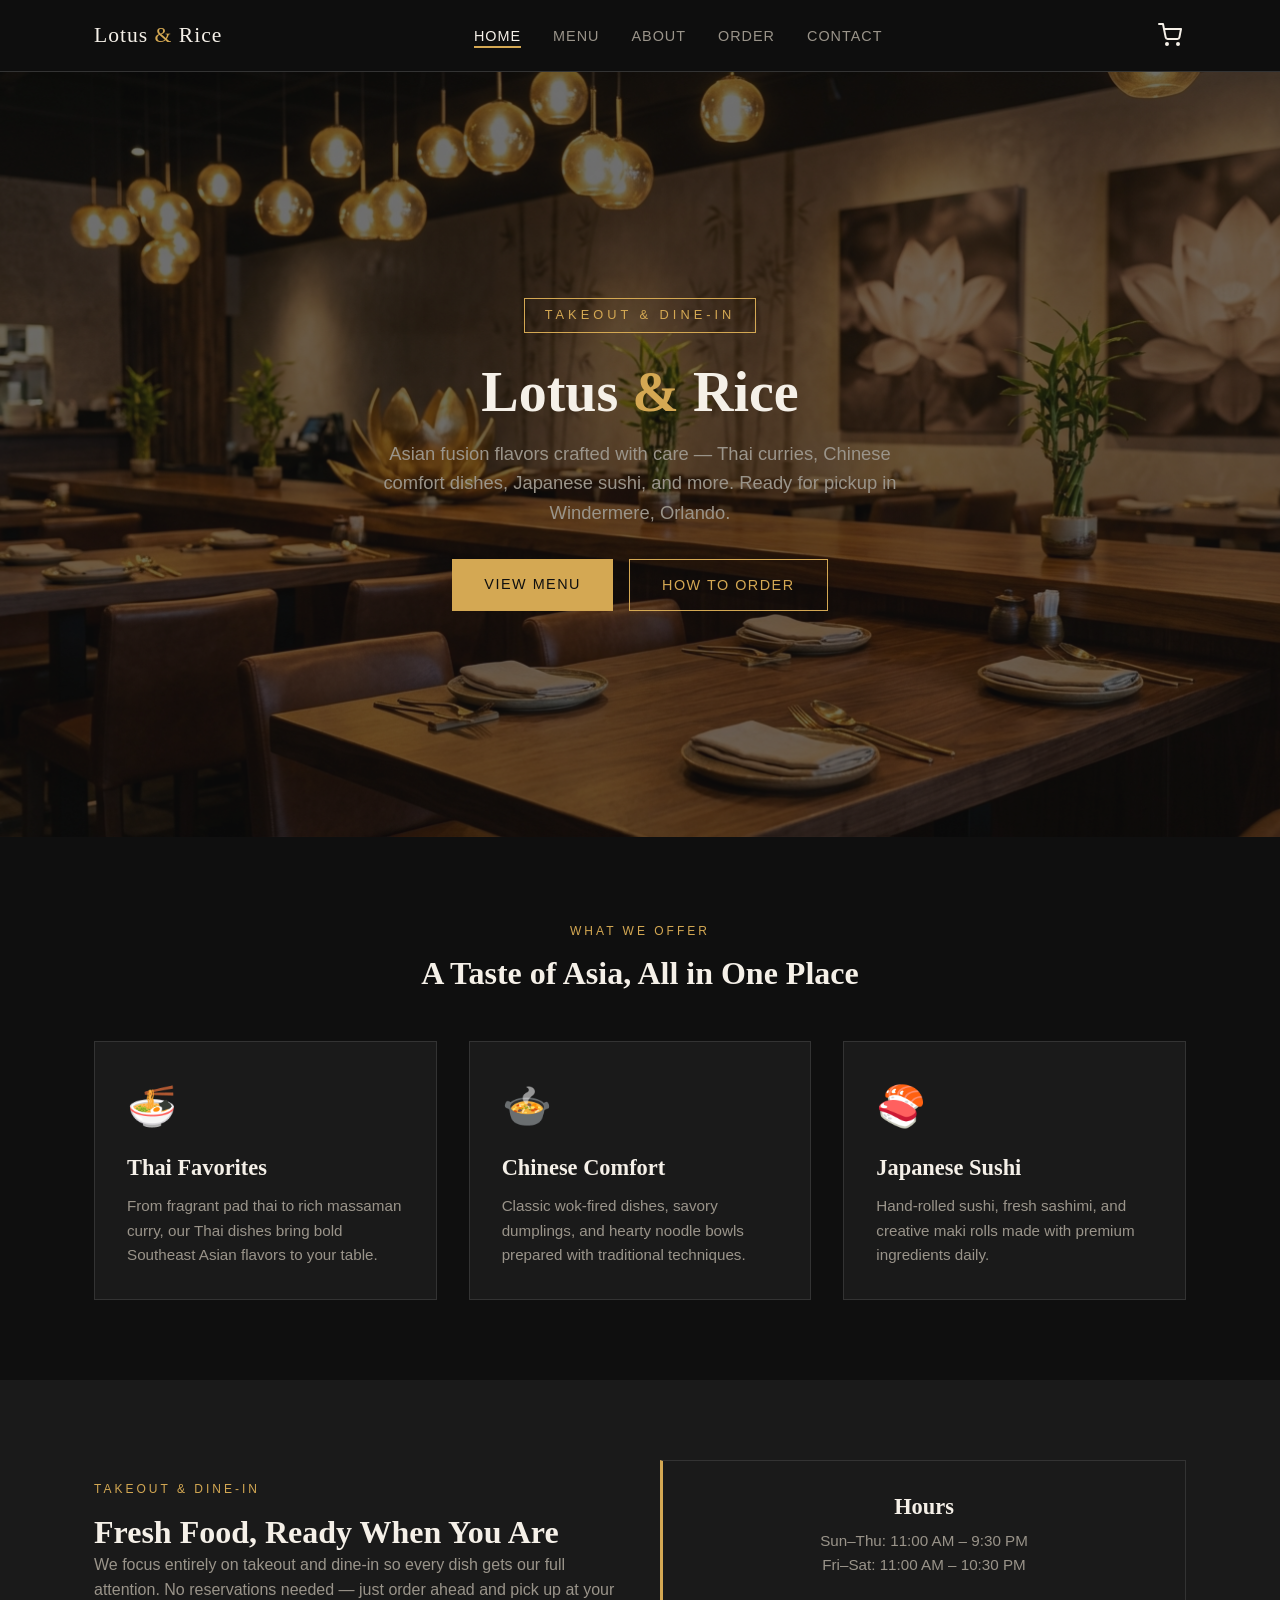
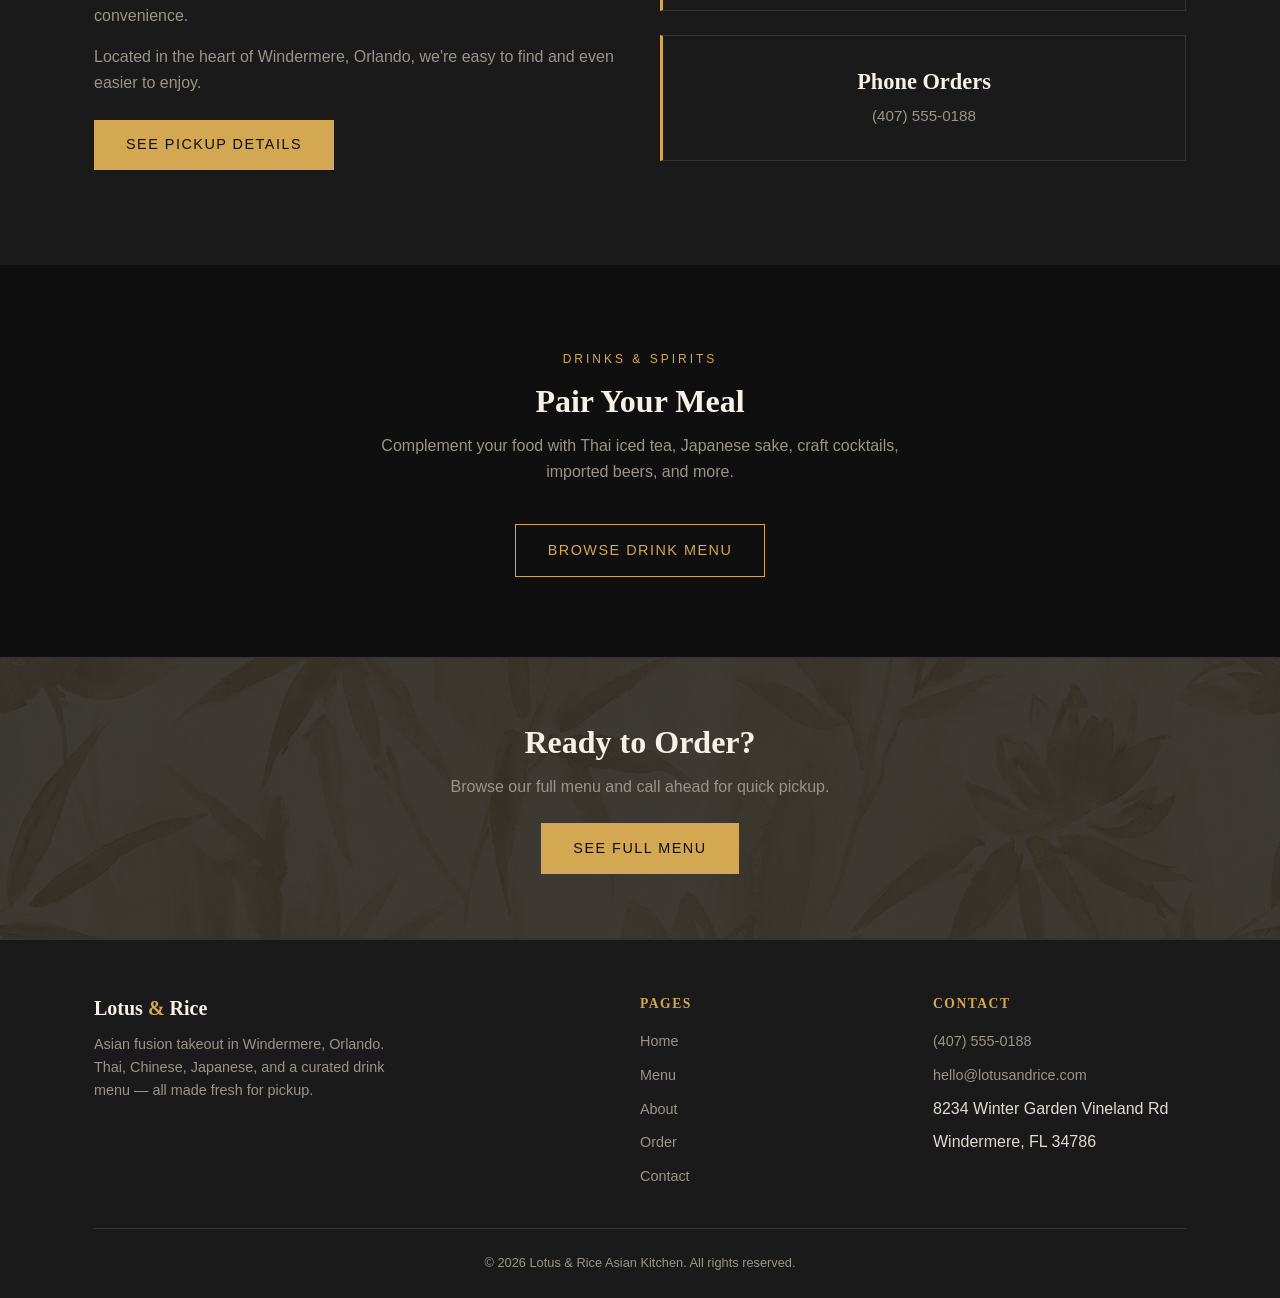
==== index.html @ b0018472 "Week 3: add AI images and integrate into site Co-Authored-By: Claude Opus 4.6 <noreply@anthropic.com" ====
<!DOCTYPE html>
<html lang="en">
<head>
  <meta charset="UTF-8">
  <meta name="viewport" content="width=device-width, initial-scale=1.0">
  <title>Lotus &amp; Rice Asian Kitchen | Windermere, Orlando</title>
  <meta name="description" content="Asian fusion takeout in Windermere, Orlando. Thai, Chinese, Japanese sushi, and craft drinks. Order online for pickup today.">
  <link rel="stylesheet" href="styles.css">
</head>
<body>

  <!-- Navigation -->
  <nav class="nav">
    <div class="container">
      <a href="index.html" class="nav__logo">Lotus <span>&amp;</span> Rice</a>
      <ul class="nav__links" id="navLinks">
        <li><a href="index.html" class="active">Home</a></li>
        <li><a href="menu.html">Menu</a></li>
        <li><a href="about.html">About</a></li>
        <li><a href="order.html">Order</a></li>
        <li><a href="contact.html">Contact</a></li>
      </ul>
      <button class="nav__cart" id="cartBtn" aria-label="Open cart">
        <svg width="24" height="24" viewBox="0 0 24 24" fill="none" stroke="currentColor" stroke-width="2" stroke-linecap="round" stroke-linejoin="round"><circle cx="9" cy="21" r="1"/><circle cx="20" cy="21" r="1"/><path d="M1 1h4l2.68 13.39a2 2 0 0 0 2 1.61h9.72a2 2 0 0 0 2-1.61L23 6H6"/></svg>
        <span class="nav__cart-badge" id="cartBadge" style="display:none;">0</span>
      </button>
      <button class="nav__toggle" id="navToggle" aria-label="Toggle navigation">
        <span></span><span></span><span></span>
      </button>
    </div>
  </nav>

  <!-- Hero -->
  <section class="hero">
    <div class="hero__content">
      <span class="hero__tagline">Takeout &amp; Dine-In</span>
      <h1>Lotus <span>&amp;</span> Rice</h1>
      <p class="hero__subtitle">
        Asian fusion flavors crafted with care &mdash; Thai curries, Chinese comfort dishes,
        Japanese sushi, and more. Ready for pickup in Windermere, Orlando.
      </p>
      <div class="btn-group">
        <a href="menu.html" class="btn btn--primary">View Menu</a>
        <a href="order.html" class="btn btn--outline">How to Order</a>
      </div>
    </div>
  </section>

  <!-- What We Offer -->
  <section class="section">
    <div class="container">
      <div class="text-center" style="margin-bottom: 3rem;">
        <span class="section-label">What We Offer</span>
        <h2>A Taste of Asia, All in One Place</h2>
      </div>
      <div class="grid-3">
        <div class="card">
          <div class="card__icon">&#127836;</div>
          <h3>Thai Favorites</h3>
          <p>From fragrant pad thai to rich massaman curry, our Thai dishes bring bold
             Southeast Asian flavors to your table.</p>
        </div>
        <div class="card">
          <div class="card__icon">&#127858;</div>
          <h3>Chinese Comfort</h3>
          <p>Classic wok-fired dishes, savory dumplings, and hearty noodle bowls
             prepared with traditional techniques.</p>
        </div>
        <div class="card">
          <div class="card__icon">&#127843;</div>
          <h3>Japanese Sushi</h3>
          <p>Hand-rolled sushi, fresh sashimi, and creative maki rolls made with
             premium ingredients daily.</p>
        </div>
      </div>
    </div>
  </section>

  <!-- Pickup CTA -->
  <section class="section section--alt">
    <div class="container">
      <div class="grid-2" style="align-items: center;">
        <div>
          <span class="section-label">Takeout &amp; Dine-In</span>
          <h2>Fresh Food, Ready When You Are</h2>
          <p style="color: var(--color-text-muted); margin-bottom: 1rem;">
            We focus entirely on takeout and dine-in so every dish gets our full attention.
            No reservations needed &mdash; just order ahead and pick up at your convenience.
          </p>
          <p style="color: var(--color-text-muted); margin-bottom: 1.5rem;">
            Located in the heart of Windermere, Orlando, we're easy to find and even
            easier to enjoy.
          </p>
          <a href="order.html" class="btn btn--primary">See Pickup Details</a>
        </div>
        <div style="text-align: center;">
          <div class="info-box">
            <h3>Hours</h3>
            <p>Sun&ndash;Thu: 11:00 AM &ndash; 9:30 PM</p>
            <p>Fri&ndash;Sat: 11:00 AM &ndash; 10:30 PM</p>
          </div>
          <div class="info-box">
            <h3>Phone Orders</h3>
            <p>(407) 555-0188</p>
          </div>
        </div>
      </div>
    </div>
  </section>

  <!-- Drinks -->
  <section class="section">
    <div class="container text-center">
      <span class="section-label">Drinks &amp; Spirits</span>
      <h2>Pair Your Meal</h2>
      <p style="color: var(--color-text-muted); max-width: 520px; margin: 0.75rem auto 2.5rem;">
        Complement your food with Thai iced tea, Japanese sake, craft cocktails,
        imported beers, and more.
      </p>
      <a href="menu.html#drinks" class="btn btn--outline">Browse Drink Menu</a>
    </div>
  </section>

  <!-- CTA Banner -->
  <section class="cta-banner">
    <div class="container">
      <h2>Ready to Order?</h2>
      <p>Browse our full menu and call ahead for quick pickup.</p>
      <a href="menu.html" class="btn btn--primary">See Full Menu</a>
    </div>
  </section>

  <!-- Footer -->
  <footer class="footer">
    <div class="container">
      <div class="footer__grid">
        <div class="footer__brand">
          <h3>Lotus <span>&amp;</span> Rice</h3>
          <p>Asian fusion takeout in Windermere, Orlando. Thai, Chinese, Japanese,
             and a curated drink menu &mdash; all made fresh for pickup.</p>
        </div>
        <div class="footer__col">
          <h4>Pages</h4>
          <ul>
            <li><a href="index.html">Home</a></li>
            <li><a href="menu.html">Menu</a></li>
            <li><a href="about.html">About</a></li>
            <li><a href="order.html">Order</a></li>
            <li><a href="contact.html">Contact</a></li>
          </ul>
        </div>
        <div class="footer__col">
          <h4>Contact</h4>
          <ul>
            <li><a href="tel:+14075550188">(407) 555-0188</a></li>
            <li><a href="mailto:hello@lotusandrice.com">hello@lotusandrice.com</a></li>
            <li>8234 Winter Garden Vineland Rd</li>
            <li>Windermere, FL 34786</li>
          </ul>
        </div>
      </div>
      <div class="footer__bottom">
        <p>&copy; 2026 Lotus &amp; Rice Asian Kitchen. All rights reserved.</p>
      </div>
    </div>
  </footer>

  <!-- Cart Overlay & Drawer -->
  <div class="cart-overlay" id="cartOverlay"></div>
  <aside class="cart-drawer" id="cartDrawer">
    <div class="cart-drawer__header">
      <h3>Your Cart</h3>
      <button class="cart-drawer__close" id="cartClose">&times;</button>
    </div>
    <div class="cart-drawer__body" id="cartBody"></div>
    <div class="cart-drawer__footer" id="cartFooter"></div>
  </aside>

  <script src="cart.js"></script>
  <script>
    document.getElementById("navToggle").addEventListener("click", function () {
      document.getElementById("navLinks").classList.toggle("open");
    });
  </script>

</body>
</html>
---- styles.css ----
/* ===== Reset & Base ===== */
*,
*::before,
*::after {
  margin: 0;
  padding: 0;
  box-sizing: border-box;
}

:root {
  --color-bg: #0f0f0f;
  --color-surface: #1a1a1a;
  --color-surface-alt: #222222;
  --color-gold: #d4a853;
  --color-gold-light: #e8c97a;
  --color-red: #a1303b;
  --color-red-dark: #7a2530;
  --color-cream: #f5f0e8;
  --color-text: #e0dbd2;
  --color-text-muted: #9a948a;
  --color-border: #333333;
  --font-heading: "Georgia", "Times New Roman", serif;
  --font-body: "Segoe UI", "Helvetica Neue", Arial, sans-serif;
  --max-width: 1140px;
  --nav-height: 72px;
}

html {
  scroll-behavior: smooth;
}

body {
  font-family: var(--font-body);
  background-color: var(--color-bg);
  color: var(--color-text);
  line-height: 1.6;
  min-height: 100vh;
  display: flex;
  flex-direction: column;
}

a {
  color: var(--color-gold);
  text-decoration: none;
  transition: color 0.2s;
}

a:hover {
  color: var(--color-gold-light);
}

img {
  max-width: 100%;
  display: block;
}

ul {
  list-style: none;
}

/* ===== Typography ===== */
h1, h2, h3, h4 {
  font-family: var(--font-heading);
  color: var(--color-cream);
  line-height: 1.25;
}

h1 { font-size: 2.75rem; }
h2 { font-size: 2rem; }
h3 { font-size: 1.4rem; }
h4 { font-size: 1.15rem; }

.section-label {
  display: inline-block;
  text-transform: uppercase;
  letter-spacing: 3px;
  font-size: 0.75rem;
  color: var(--color-gold);
  margin-bottom: 0.75rem;
}

/* ===== Layout Utilities ===== */
.container {
  width: 100%;
  max-width: var(--max-width);
  margin: 0 auto;
  padding: 0 1.5rem;
}

.section {
  padding: 5rem 0;
}

.section--alt {
  background-color: var(--color-surface);
}

.text-center {
  text-align: center;
}

.grid-2 {
  display: grid;
  grid-template-columns: 1fr 1fr;
  gap: 2.5rem;
}

.grid-3 {
  display: grid;
  grid-template-columns: repeat(3, 1fr);
  gap: 2rem;
}

/* ===== Navigation ===== */
.nav {
  position: sticky;
  top: 0;
  z-index: 100;
  background-color: rgba(15, 15, 15, 0.95);
  backdrop-filter: blur(8px);
  border-bottom: 1px solid var(--color-border);
  height: var(--nav-height);
  display: flex;
  align-items: center;
}

.nav .container {
  display: flex;
  justify-content: space-between;
  align-items: center;
}

.nav__logo {
  font-family: var(--font-heading);
  font-size: 1.35rem;
  color: var(--color-cream);
  letter-spacing: 1px;
}

.nav__logo span {
  color: var(--color-gold);
}

.nav__links {
  display: flex;
  gap: 2rem;
}

.nav__links a {
  color: var(--color-text-muted);
  font-size: 0.9rem;
  text-transform: uppercase;
  letter-spacing: 1px;
  position: relative;
  padding-bottom: 4px;
}

.nav__links a::after {
  content: "";
  position: absolute;
  bottom: 0;
  left: 0;
  width: 0;
  height: 2px;
  background-color: var(--color-gold);
  transition: width 0.3s;
}

.nav__links a:hover,
.nav__links a.active {
  color: var(--color-cream);
}

.nav__links a:hover::after,
.nav__links a.active::after {
  width: 100%;
}

.nav__toggle {
  display: none;
  flex-direction: column;
  gap: 5px;
  background: none;
  border: none;
  cursor: pointer;
  padding: 4px;
}

.nav__toggle span {
  display: block;
  width: 24px;
  height: 2px;
  background-color: var(--color-cream);
  transition: 0.3s;
}

/* ===== Hero ===== */
.hero {
  position: relative;
  min-height: 85vh;
  display: flex;
  align-items: center;
  justify-content: center;
  text-align: center;
  background: url('public/images/hero.jpg') center / cover no-repeat;
  overflow: hidden;
}

.hero::before {
  content: "";
  position: absolute;
  inset: 0;
  background: rgba(15, 15, 15, 0.6);
}

.hero__content {
  position: relative;
  z-index: 1;
  max-width: 700px;
  padding: 2rem 1.5rem;
}

.hero__content h1 {
  font-size: 3.5rem;
  margin-bottom: 0.75rem;
}

.hero__content h1 span {
  color: var(--color-gold);
}

.hero__subtitle {
  font-size: 1.15rem;
  color: var(--color-text-muted);
  margin-bottom: 2rem;
  max-width: 520px;
  margin-left: auto;
  margin-right: auto;
}

.hero__tagline {
  display: inline-block;
  text-transform: uppercase;
  letter-spacing: 4px;
  font-size: 0.8rem;
  color: var(--color-gold);
  margin-bottom: 1.5rem;
  border: 1px solid var(--color-gold);
  padding: 0.4rem 1.25rem;
}

/* ===== Buttons ===== */
.btn {
  display: inline-block;
  padding: 0.85rem 2rem;
  font-size: 0.9rem;
  font-family: var(--font-body);
  text-transform: uppercase;
  letter-spacing: 1.5px;
  border: none;
  cursor: pointer;
  transition: all 0.3s;
}

.btn--primary {
  background-color: var(--color-gold);
  color: var(--color-bg);
}

.btn--primary:hover {
  background-color: var(--color-gold-light);
  color: var(--color-bg);
}

.btn--outline {
  background: transparent;
  border: 1px solid var(--color-gold);
  color: var(--color-gold);
}

.btn--outline:hover {
  background-color: var(--color-gold);
  color: var(--color-bg);
}

.btn-group {
  display: flex;
  gap: 1rem;
  justify-content: center;
  flex-wrap: wrap;
}

/* ===== Cards ===== */
.card {
  background-color: var(--color-surface);
  border: 1px solid var(--color-border);
  padding: 2rem;
  transition: border-color 0.3s, transform 0.3s;
}

.card:hover {
  border-color: var(--color-gold);
  transform: translateY(-4px);
}

.card__icon {
  font-size: 2.5rem;
  margin-bottom: 1rem;
}

.card h3 {
  margin-bottom: 0.75rem;
}

.card p {
  color: var(--color-text-muted);
  font-size: 0.95rem;
}

/* ===== Page Header (inner pages) ===== */
.page-header {
  padding: 5rem 0 3rem;
  text-align: center;
  background: linear-gradient(
    180deg,
    var(--color-surface) 0%,
    var(--color-bg) 100%
  );
  border-bottom: 1px solid var(--color-border);
}

.page-header h1 {
  margin-bottom: 0.75rem;
}

.page-header p {
  color: var(--color-text-muted);
  max-width: 560px;
  margin: 0 auto;
  font-size: 1.05rem;
}

/* ===== Menu Styles ===== */
.menu-category {
  margin-bottom: 3.5rem;
}

.menu-category h2 {
  padding-bottom: 0.75rem;
  border-bottom: 1px solid var(--color-border);
  margin-bottom: 1.5rem;
}

.menu-category h2 span {
  color: var(--color-gold);
  font-size: 1rem;
  font-family: var(--font-body);
  font-weight: normal;
  margin-left: 0.5rem;
}

.menu-item {
  display: flex;
  justify-content: space-between;
  align-items: baseline;
  padding: 0.85rem 0;
  border-bottom: 1px solid rgba(51, 51, 51, 0.5);
}

.menu-item:last-child {
  border-bottom: none;
}

.menu-item__info {
  flex: 1;
  padding-right: 1.5rem;
}

.menu-item__name {
  font-family: var(--font-heading);
  color: var(--color-cream);
  font-size: 1.05rem;
}

.menu-item__desc {
  font-size: 0.85rem;
  color: var(--color-text-muted);
  margin-top: 0.2rem;
}

.menu-item__price {
  color: var(--color-gold);
  font-weight: 600;
  white-space: nowrap;
}

.menu-item__tag {
  display: inline-block;
  font-size: 0.65rem;
  text-transform: uppercase;
  letter-spacing: 1px;
  padding: 0.15rem 0.5rem;
  margin-left: 0.5rem;
  vertical-align: middle;
}

.menu-item__tag--spicy {
  background-color: var(--color-red);
  color: var(--color-cream);
}

.menu-item__tag--popular {
  background-color: var(--color-gold);
  color: var(--color-bg);
}

.menu-item__tag--veggie {
  background-color: #3a7d44;
  color: var(--color-cream);
}

.menu-nav {
  display: flex;
  gap: 0.75rem;
  justify-content: center;
  flex-wrap: wrap;
  margin-bottom: 3rem;
}

.menu-nav a {
  padding: 0.5rem 1.25rem;
  font-size: 0.85rem;
  text-transform: uppercase;
  letter-spacing: 1px;
  border: 1px solid var(--color-border);
  color: var(--color-text-muted);
  transition: all 0.3s;
}

.menu-nav a:hover {
  border-color: var(--color-gold);
  color: var(--color-gold);
}

/* ===== About Page ===== */
.about-story {
  display: grid;
  grid-template-columns: 1fr 1fr;
  gap: 3.5rem;
  align-items: center;
}

.about-story__text h2 {
  margin-bottom: 1.25rem;
}

.about-story__text p {
  margin-bottom: 1rem;
  color: var(--color-text-muted);
}

.about-story__image {
  aspect-ratio: 4 / 3;
  border: 1px solid var(--color-border);
  overflow: hidden;
}

.about-story__image img {
  width: 100%;
  height: 100%;
  object-fit: cover;
}

.values-grid {
  display: grid;
  grid-template-columns: repeat(3, 1fr);
  gap: 2rem;
  margin-top: 2.5rem;
}

.value-card {
  text-align: center;
  padding: 2.5rem 1.5rem;
  border: 1px solid var(--color-border);
  background-color: var(--color-surface);
}

.value-card__icon {
  font-size: 2.25rem;
  margin-bottom: 1rem;
}

.value-card h3 {
  margin-bottom: 0.75rem;
}

.value-card p {
  color: var(--color-text-muted);
  font-size: 0.9rem;
}

/* ===== Order Page ===== */
.order-steps {
  display: grid;
  grid-template-columns: repeat(3, 1fr);
  gap: 2rem;
  margin-top: 2.5rem;
}

.order-step {
  text-align: center;
  padding: 2.5rem 1.5rem;
  border: 1px solid var(--color-border);
  background-color: var(--color-surface);
  position: relative;
}

.order-step__number {
  display: inline-flex;
  align-items: center;
  justify-content: center;
  width: 48px;
  height: 48px;
  border: 2px solid var(--color-gold);
  color: var(--color-gold);
  font-family: var(--font-heading);
  font-size: 1.25rem;
  margin-bottom: 1.25rem;
}

.order-step h3 {
  margin-bottom: 0.75rem;
}

.order-step p {
  color: var(--color-text-muted);
  font-size: 0.9rem;
}

.info-box {
  background-color: var(--color-surface);
  border: 1px solid var(--color-border);
  border-left: 3px solid var(--color-gold);
  padding: 2rem;
  margin-bottom: 1.5rem;
}

.info-box h3 {
  margin-bottom: 0.5rem;
}

.info-box p {
  color: var(--color-text-muted);
  font-size: 0.95rem;
}

.hours-table {
  width: 100%;
  max-width: 500px;
  margin: 1.5rem auto;
  border-collapse: collapse;
}

.hours-table td {
  padding: 0.65rem 1rem;
  border-bottom: 1px solid var(--color-border);
}

.hours-table td:first-child {
  color: var(--color-cream);
  font-weight: 600;
}

.hours-table td:last-child {
  text-align: right;
  color: var(--color-text-muted);
}

/* ===== Contact Page ===== */
.contact-grid {
  display: grid;
  grid-template-columns: 1fr 1fr;
  gap: 3rem;
}

.contact-form {
  display: flex;
  flex-direction: column;
  gap: 1.25rem;
}

.form-group {
  display: flex;
  flex-direction: column;
  gap: 0.4rem;
}

.form-group label {
  font-size: 0.85rem;
  text-transform: uppercase;
  letter-spacing: 1px;
  color: var(--color-text-muted);
}

.form-group input,
.form-group textarea,
.form-group select {
  background-color: var(--color-surface);
  border: 1px solid var(--color-border);
  color: var(--color-cream);
  padding: 0.75rem 1rem;
  font-family: var(--font-body);
  font-size: 0.95rem;
  transition: border-color 0.3s;
}

.form-group input:focus,
.form-group textarea:focus,
.form-group select:focus {
  outline: none;
  border-color: var(--color-gold);
}

.form-group textarea {
  resize: vertical;
  min-height: 140px;
}

.contact-info-list {
  display: flex;
  flex-direction: column;
  gap: 1.75rem;
}

.contact-info-item {
  display: flex;
  gap: 1rem;
  align-items: flex-start;
}

.contact-info-item__icon {
  font-size: 1.5rem;
  flex-shrink: 0;
  width: 40px;
  text-align: center;
}

.contact-info-item h4 {
  margin-bottom: 0.25rem;
}

.contact-info-item p {
  color: var(--color-text-muted);
  font-size: 0.9rem;
}

.map-placeholder {
  margin-top: 2rem;
  aspect-ratio: 16 / 9;
  background-color: var(--color-surface-alt);
  border: 1px solid var(--color-border);
  display: flex;
  align-items: center;
  justify-content: center;
  color: var(--color-text-muted);
  font-size: 0.9rem;
}

/* ===== Footer ===== */
.footer {
  margin-top: auto;
  background-color: var(--color-surface);
  border-top: 1px solid var(--color-border);
  padding: 3.5rem 0 1.5rem;
}

.footer__grid {
  display: grid;
  grid-template-columns: 2fr 1fr 1fr;
  gap: 2.5rem;
  margin-bottom: 2.5rem;
}

.footer__brand h3 {
  font-size: 1.25rem;
  margin-bottom: 0.75rem;
}

.footer__brand h3 span {
  color: var(--color-gold);
}

.footer__brand p {
  color: var(--color-text-muted);
  font-size: 0.9rem;
  max-width: 320px;
}

.footer__col h4 {
  font-size: 0.85rem;
  text-transform: uppercase;
  letter-spacing: 1.5px;
  color: var(--color-gold);
  margin-bottom: 1rem;
}

.footer__col ul {
  display: flex;
  flex-direction: column;
  gap: 0.5rem;
}

.footer__col a {
  color: var(--color-text-muted);
  font-size: 0.9rem;
}

.footer__col a:hover {
  color: var(--color-cream);
}

.footer__bottom {
  text-align: center;
  padding-top: 1.5rem;
  border-top: 1px solid var(--color-border);
  color: var(--color-text-muted);
  font-size: 0.8rem;
}

/* ===== CTA Banner ===== */
.cta-banner {
  text-align: center;
  padding: 4rem 1.5rem;
  background: linear-gradient(rgba(15, 15, 15, 0.75), rgba(15, 15, 15, 0.75)),
    url('public/images/section-bg.jpg') center / cover no-repeat;
  border-top: 1px solid var(--color-border);
  border-bottom: 1px solid var(--color-border);
}

.cta-banner h2 {
  margin-bottom: 0.75rem;
}

.cta-banner p {
  color: var(--color-text-muted);
  margin-bottom: 1.5rem;
  max-width: 500px;
  margin-left: auto;
  margin-right: auto;
}

/* ===== Responsive ===== */
@media (max-width: 900px) {
  h1 { font-size: 2.25rem; }
  .hero__content h1 { font-size: 2.75rem; }

  .grid-2,
  .grid-3,
  .about-story,
  .contact-grid,
  .values-grid,
  .order-steps,
  .footer__grid {
    grid-template-columns: 1fr;
  }

  .about-story__image {
    order: -1;
  }
}

@media (max-width: 640px) {
  :root {
    --nav-height: 62px;
  }

  .hero__content h1 { font-size: 2rem; }
  h1 { font-size: 1.85rem; }
  h2 { font-size: 1.5rem; }
  .section { padding: 3.5rem 0; }

  .nav__links {
    display: none;
    position: absolute;
    top: var(--nav-height);
    left: 0;
    right: 0;
    background-color: var(--color-bg);
    border-bottom: 1px solid var(--color-border);
    flex-direction: column;
    padding: 1.5rem;
    gap: 1.25rem;
  }

  .nav__links.open {
    display: flex;
  }

  .nav__toggle {
    display: flex;
  }

  .menu-item {
    flex-direction: column;
    gap: 0.25rem;
  }

  .menu-item__price {
    font-size: 0.9rem;
  }
}

/* ===== Cart Icon (Nav) ===== */
.nav__cart {
  position: relative;
  background: none;
  border: none;
  color: var(--color-cream);
  cursor: pointer;
  padding: 4px;
  margin-left: 1.25rem;
  display: flex;
  align-items: center;
  transition: color 0.2s;
}

.nav__cart:hover {
  color: var(--color-gold);
}

.nav__cart-badge {
  position: absolute;
  top: -6px;
  right: -8px;
  background-color: var(--color-red);
  color: #fff;
  font-size: 0.65rem;
  font-weight: 700;
  width: 18px;
  height: 18px;
  border-radius: 50%;
  display: flex;
  align-items: center;
  justify-content: center;
  pointer-events: none;
}

/* ===== Cart Overlay ===== */
.cart-overlay {
  position: fixed;
  inset: 0;
  background: rgba(0, 0, 0, 0.55);
  z-index: 200;
  opacity: 0;
  pointer-events: none;
  transition: opacity 0.3s;
}

.cart-overlay.active {
  opacity: 1;
  pointer-events: auto;
}

/* ===== Cart Drawer ===== */
.cart-drawer {
  position: fixed;
  top: 0;
  right: 0;
  width: 400px;
  max-width: 90vw;
  height: 100%;
  background-color: var(--color-surface);
  z-index: 210;
  display: flex;
  flex-direction: column;
  transform: translateX(100%);
  transition: transform 0.3s ease;
  border-left: 1px solid var(--color-border);
}

.cart-drawer.active {
  transform: translateX(0);
}

.cart-drawer__header {
  display: flex;
  justify-content: space-between;
  align-items: center;
  padding: 1.25rem 1.5rem;
  border-bottom: 1px solid var(--color-border);
}

.cart-drawer__header h3 {
  font-size: 1.15rem;
  margin: 0;
}

.cart-drawer__close {
  background: none;
  border: none;
  color: var(--color-text-muted);
  font-size: 1.75rem;
  cursor: pointer;
  line-height: 1;
  padding: 0;
  transition: color 0.2s;
}

.cart-drawer__close:hover {
  color: var(--color-cream);
}

.cart-drawer__body {
  flex: 1;
  overflow-y: auto;
  padding: 1rem 1.5rem;
}

.cart-drawer__footer {
  padding: 1rem 1.5rem;
  border-top: 1px solid var(--color-border);
}

/* ===== Cart Items ===== */
.cart-item {
  padding: 0.85rem 0;
  border-bottom: 1px solid rgba(51, 51, 51, 0.5);
}

.cart-item:last-child {
  border-bottom: none;
}

.cart-item__info {
  display: flex;
  justify-content: space-between;
  margin-bottom: 0.4rem;
}

.cart-item__name {
  color: var(--color-cream);
  font-family: var(--font-heading);
  font-size: 0.95rem;
}

.cart-item__price {
  color: var(--color-text-muted);
  font-size: 0.85rem;
}

.cart-item__controls {
  display: flex;
  align-items: center;
  gap: 0.5rem;
}

.cart-item__qty-btn {
  width: 26px;
  height: 26px;
  display: flex;
  align-items: center;
  justify-content: center;
  background: none;
  border: 1px solid var(--color-border);
  color: var(--color-text);
  font-size: 0.9rem;
  cursor: pointer;
  transition: border-color 0.2s, color 0.2s;
}

.cart-item__qty-btn:hover {
  border-color: var(--color-gold);
  color: var(--color-gold);
}

.cart-item__qty {
  min-width: 20px;
  text-align: center;
  font-size: 0.9rem;
  color: var(--color-cream);
}

.cart-item__line-total {
  margin-left: auto;
  color: var(--color-gold);
  font-weight: 600;
  font-size: 0.9rem;
}

.cart-item__remove {
  background: none;
  border: none;
  color: var(--color-text-muted);
  font-size: 1.2rem;
  cursor: pointer;
  padding: 0 0.15rem;
  line-height: 1;
  transition: color 0.2s;
}

.cart-item__remove:hover {
  color: var(--color-red);
}

.cart-total {
  display: flex;
  justify-content: space-between;
  font-weight: 600;
  color: var(--color-cream);
  font-size: 1.05rem;
  margin-bottom: 1rem;
}

.cart-empty,
.checkout-empty {
  text-align: center;
  padding: 3rem 1rem;
  color: var(--color-text-muted);
}

.cart-empty p,
.checkout-empty p {
  margin-bottom: 1.25rem;
}

/* ===== Menu Add Button ===== */
.menu-item__actions {
  display: flex;
  align-items: center;
  gap: 0.75rem;
  flex-shrink: 0;
}

.menu-item__add {
  width: 28px;
  height: 28px;
  display: flex;
  align-items: center;
  justify-content: center;
  background: none;
  border: 1px solid var(--color-gold);
  color: var(--color-gold);
  font-size: 1rem;
  cursor: pointer;
  transition: background-color 0.2s, color 0.2s;
  flex-shrink: 0;
}

.menu-item__add:hover {
  background-color: var(--color-gold);
  color: var(--color-bg);
}

.menu-item__add--added {
  background-color: #3a7d44;
  border-color: #3a7d44;
  color: #fff;
}

/* ===== Small Button Variant ===== */
.btn--sm {
  padding: 0.5rem 1.25rem;
  font-size: 0.8rem;
}

/* ===== Checkout Page ===== */
.checkout-table {
  width: 100%;
  border-collapse: collapse;
  margin-bottom: 2rem;
}

.checkout-table th,
.checkout-table td {
  padding: 0.75rem 1rem;
  text-align: left;
  border-bottom: 1px solid var(--color-border);
}

.checkout-table th {
  color: var(--color-gold);
  font-size: 0.8rem;
  text-transform: uppercase;
  letter-spacing: 1px;
}

.checkout-table td {
  color: var(--color-text);
}

.checkout-table td:last-child {
  color: var(--color-gold);
  font-weight: 600;
}

.checkout-summary {
  max-width: 360px;
  margin-left: auto;
}

.checkout-summary__row {
  display: flex;
  justify-content: space-between;
  padding: 0.5rem 0;
  color: var(--color-text-muted);
  font-size: 0.95rem;
}

.checkout-summary__row--total {
  border-top: 2px solid var(--color-gold);
  margin-top: 0.5rem;
  padding-top: 0.75rem;
  color: var(--color-cream);
  font-size: 1.15rem;
  font-weight: 700;
}

/* ===== Cart Responsive ===== */
@media (max-width: 640px) {
  .cart-drawer {
    width: 100%;
    max-width: 100vw;
  }

  .checkout-table th,
  .checkout-table td {
    padding: 0.5rem 0.5rem;
    font-size: 0.85rem;
  }
}
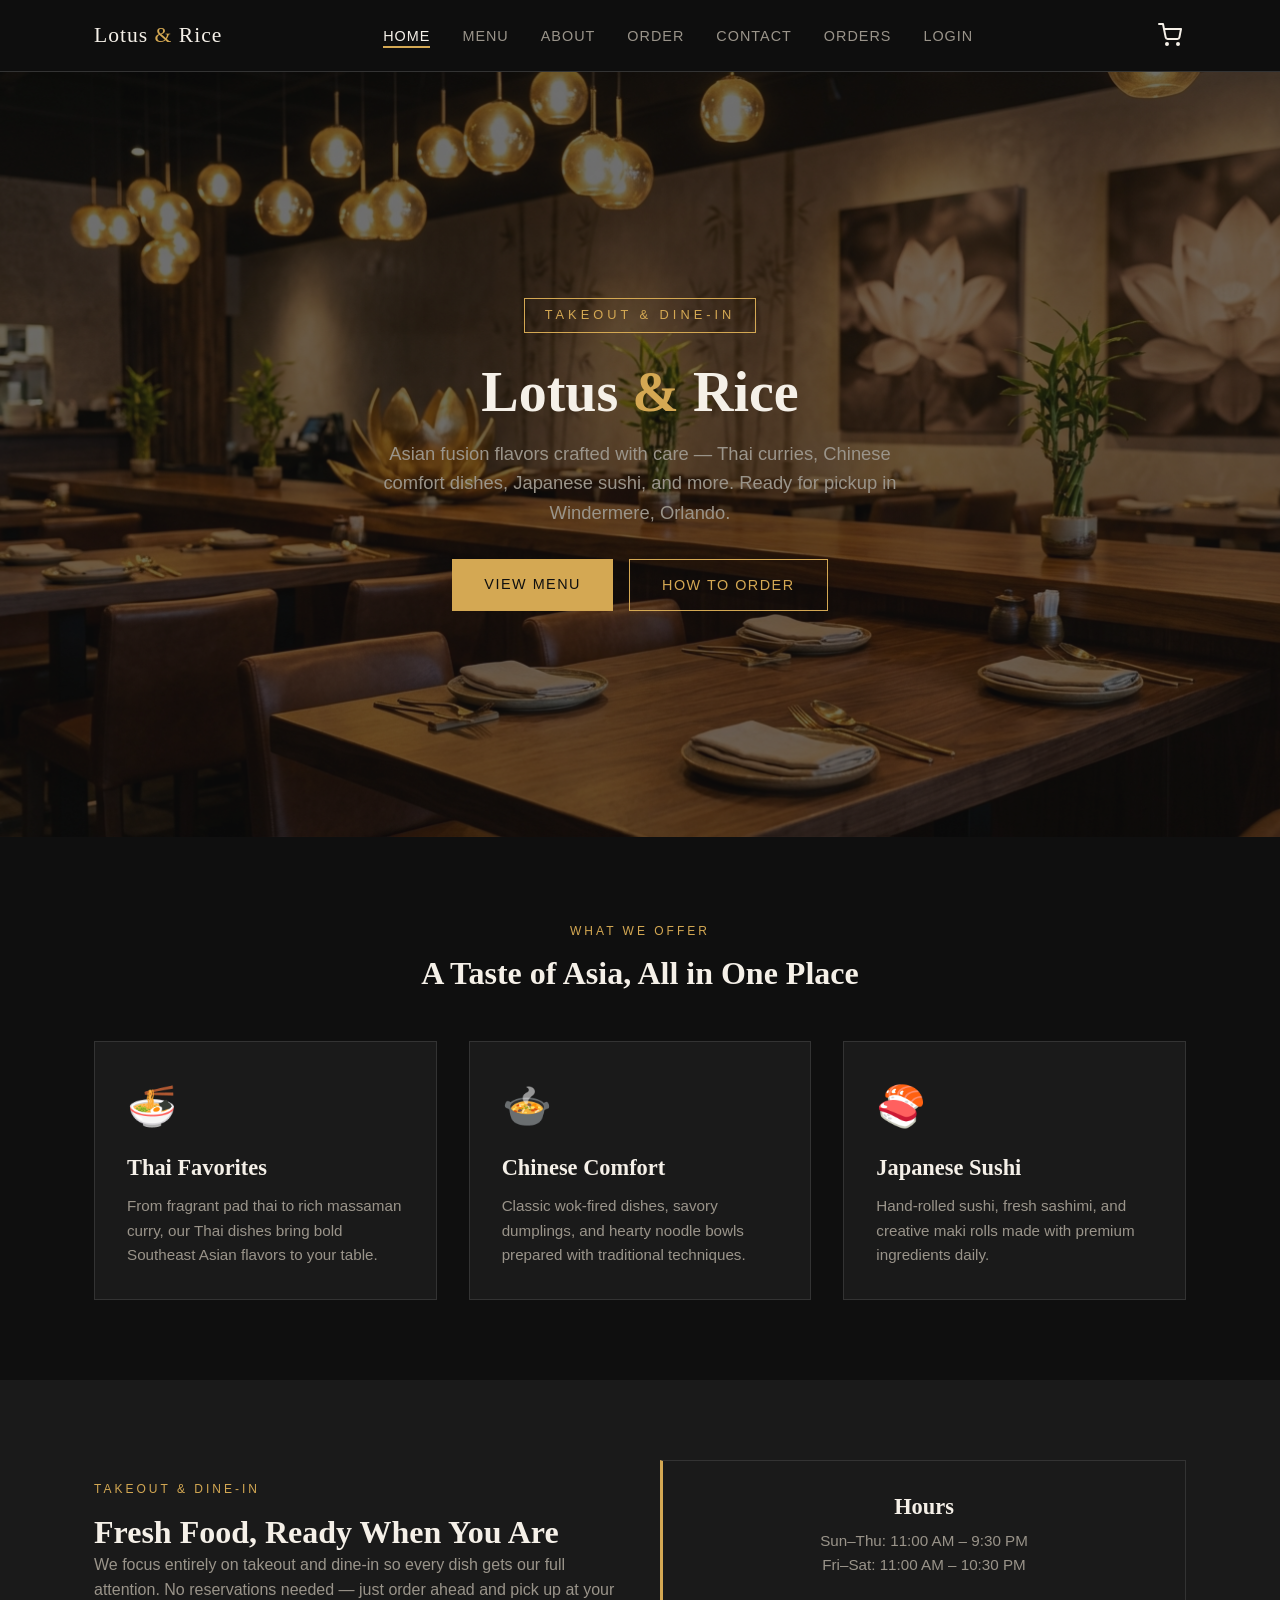
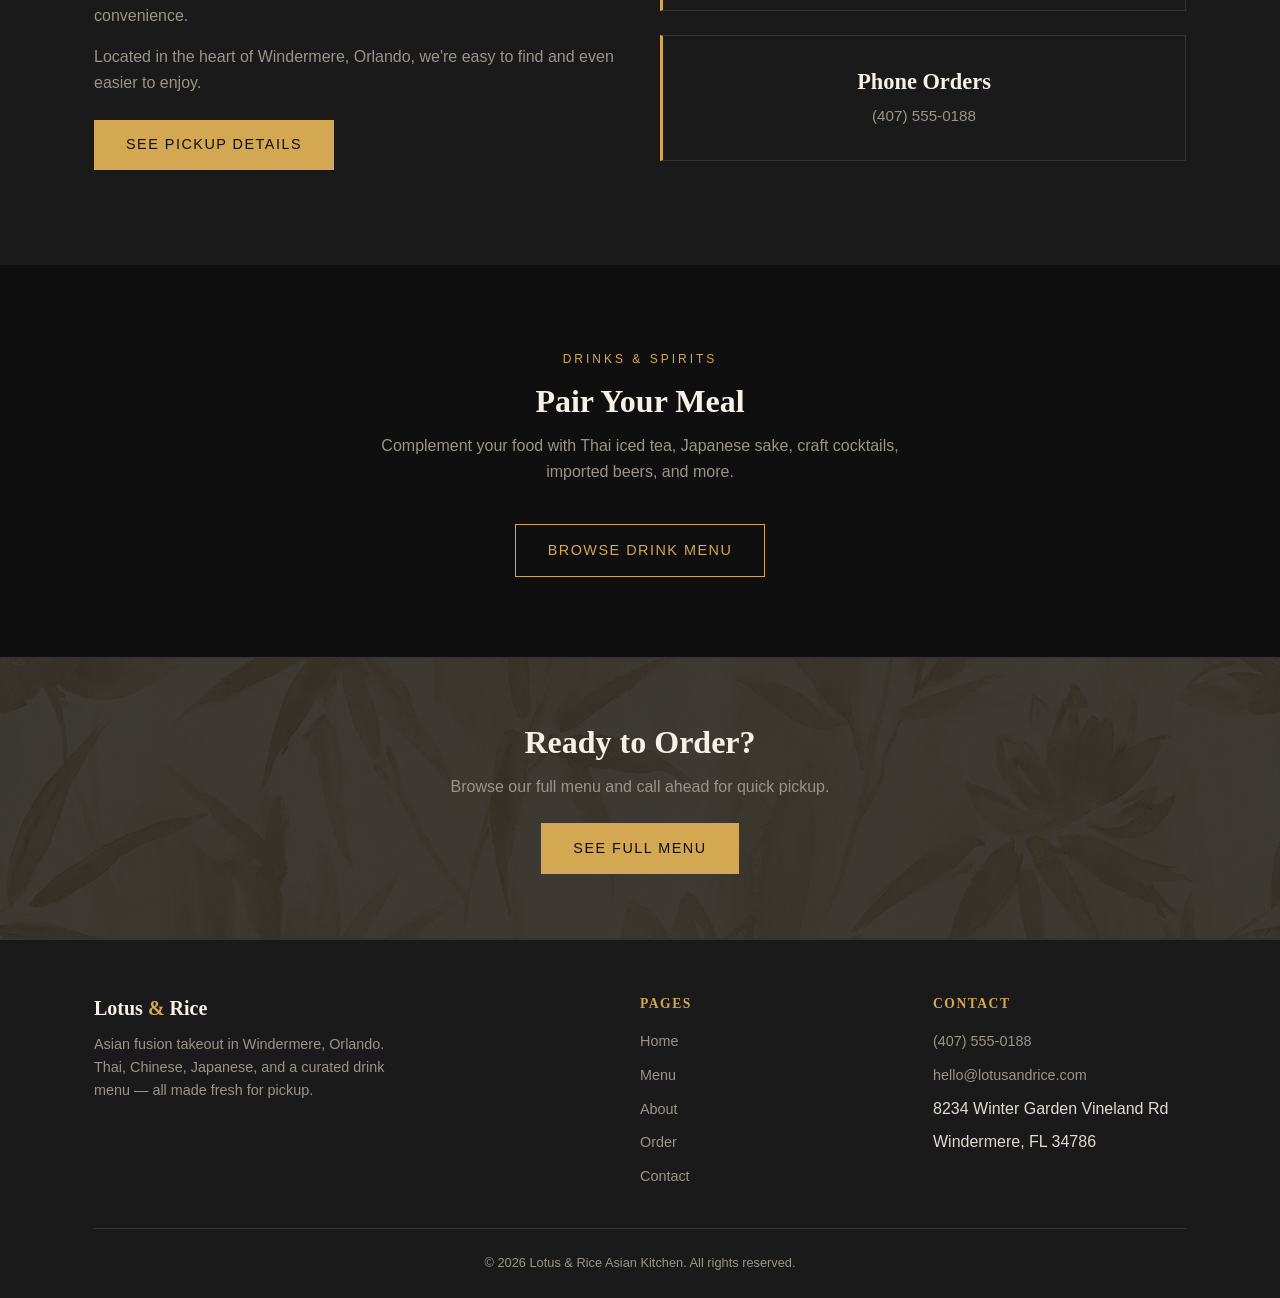
==== commit a661a88f: "Final project polish: UI fixes, map integration, fake login, and order history" ====
--- a/index.html
+++ b/index.html
@@ -19,6 +19,7 @@
         <li><a href="about.html">About</a></li>
         <li><a href="order.html">Order</a></li>
         <li><a href="contact.html">Contact</a></li>
+        <li><a href="orders.html">Orders</a></li>
       </ul>
       <button class="nav__cart" id="cartBtn" aria-label="Open cart">
         <svg width="24" height="24" viewBox="0 0 24 24" fill="none" stroke="currentColor" stroke-width="2" stroke-linecap="round" stroke-linejoin="round"><circle cx="9" cy="21" r="1"/><circle cx="20" cy="21" r="1"/><path d="M1 1h4l2.68 13.39a2 2 0 0 0 2 1.61h9.72a2 2 0 0 0 2-1.61L23 6H6"/></svg>
@@ -177,6 +178,7 @@
   </aside>
 
   <script src="cart.js"></script>
+  <script src="auth.js"></script>
   <script>
     document.getElementById("navToggle").addEventListener("click", function () {
       document.getElementById("navLinks").classList.toggle("open");
--- a/styles.css
+++ b/styles.css
@@ -581,6 +581,12 @@
   display: grid;
   grid-template-columns: 1fr 1fr;
   gap: 3rem;
+  align-items: start;
+}
+
+.contact-col {
+  display: flex;
+  flex-direction: column;
 }
 
 .contact-form {
@@ -605,6 +611,7 @@
 .form-group input,
 .form-group textarea,
 .form-group select {
+  width: 100%;
   background-color: var(--color-surface);
   border: 1px solid var(--color-border);
   color: var(--color-cream);
@@ -654,6 +661,28 @@
   font-size: 0.9rem;
 }
 
+.contact-info-simple {
+  display: flex;
+  flex-direction: column;
+  gap: 1.25rem;
+  margin-bottom: 0.5rem;
+}
+
+.contact-info-simple__item strong {
+  display: block;
+  font-size: 0.85rem;
+  text-transform: uppercase;
+  letter-spacing: 1px;
+  color: var(--color-text-muted);
+  margin-bottom: 0.25rem;
+}
+
+.contact-info-simple__item p {
+  color: var(--color-text);
+  font-size: 0.95rem;
+  margin: 0;
+}
+
 .map-placeholder {
   margin-top: 2rem;
   aspect-ratio: 16 / 9;
@@ -664,6 +693,121 @@
   justify-content: center;
   color: var(--color-text-muted);
   font-size: 0.9rem;
+}
+
+.map-container {
+  margin-top: 20px;
+  border-radius: 14px;
+  overflow: hidden;
+  box-shadow: 0 12px 30px rgba(0, 0, 0, 0.12);
+}
+
+.map-container iframe {
+  display: block;
+}
+
+/* ===== Auth Nav ===== */
+.nav__greeting {
+  color: var(--color-gold);
+  font-size: 0.9rem;
+  text-transform: uppercase;
+  letter-spacing: 1px;
+  padding-bottom: 4px;
+}
+
+/* ===== Login Page ===== */
+.login-wrapper {
+  max-width: 480px;
+  margin: 0 auto;
+}
+
+/* ===== Order History ===== */
+.order-card {
+  background-color: var(--color-surface);
+  border: 1px solid var(--color-border);
+  border-top: 3px solid var(--color-gold);
+  margin-bottom: 2rem;
+  padding: 1.75rem 2rem;
+}
+
+.order-card__header {
+  display: flex;
+  justify-content: space-between;
+  align-items: baseline;
+  flex-wrap: wrap;
+  gap: 0.5rem;
+  padding-bottom: 1rem;
+  margin-bottom: 1rem;
+  border-bottom: 1px solid var(--color-border);
+}
+
+.order-card__date {
+  font-family: var(--font-heading);
+  color: var(--color-cream);
+  font-size: 1.05rem;
+}
+
+.order-card__id {
+  font-size: 0.78rem;
+  color: var(--color-text-muted);
+  letter-spacing: 1px;
+  text-transform: uppercase;
+}
+
+.order-card__items {
+  width: 100%;
+  border-collapse: collapse;
+  margin-bottom: 1.25rem;
+}
+
+.order-card__items th,
+.order-card__items td {
+  padding: 0.5rem 0.75rem;
+  text-align: left;
+  border-bottom: 1px solid rgba(51, 51, 51, 0.5);
+  font-size: 0.9rem;
+}
+
+.order-card__items th {
+  color: var(--color-text-muted);
+  font-size: 0.72rem;
+  text-transform: uppercase;
+  letter-spacing: 1px;
+  font-weight: normal;
+  font-family: var(--font-body);
+}
+
+.order-card__items td:last-child,
+.order-card__items th:last-child {
+  text-align: right;
+}
+
+.order-card__items td:last-child {
+  color: var(--color-gold);
+}
+
+.order-card__totals {
+  border-top: 1px solid var(--color-border);
+  padding-top: 0.75rem;
+  max-width: 320px;
+  margin-left: auto;
+}
+
+.order-card__total-row {
+  display: flex;
+  justify-content: space-between;
+  padding: 0.3rem 0;
+  font-size: 0.9rem;
+  color: var(--color-text-muted);
+}
+
+.order-card__total-row--grand {
+  border-top: 1px solid var(--color-gold);
+  margin-top: 0.4rem;
+  padding-top: 0.6rem;
+  color: var(--color-cream);
+  font-weight: 700;
+  font-size: 1rem;
 }
 
 /* ===== Footer ===== */
